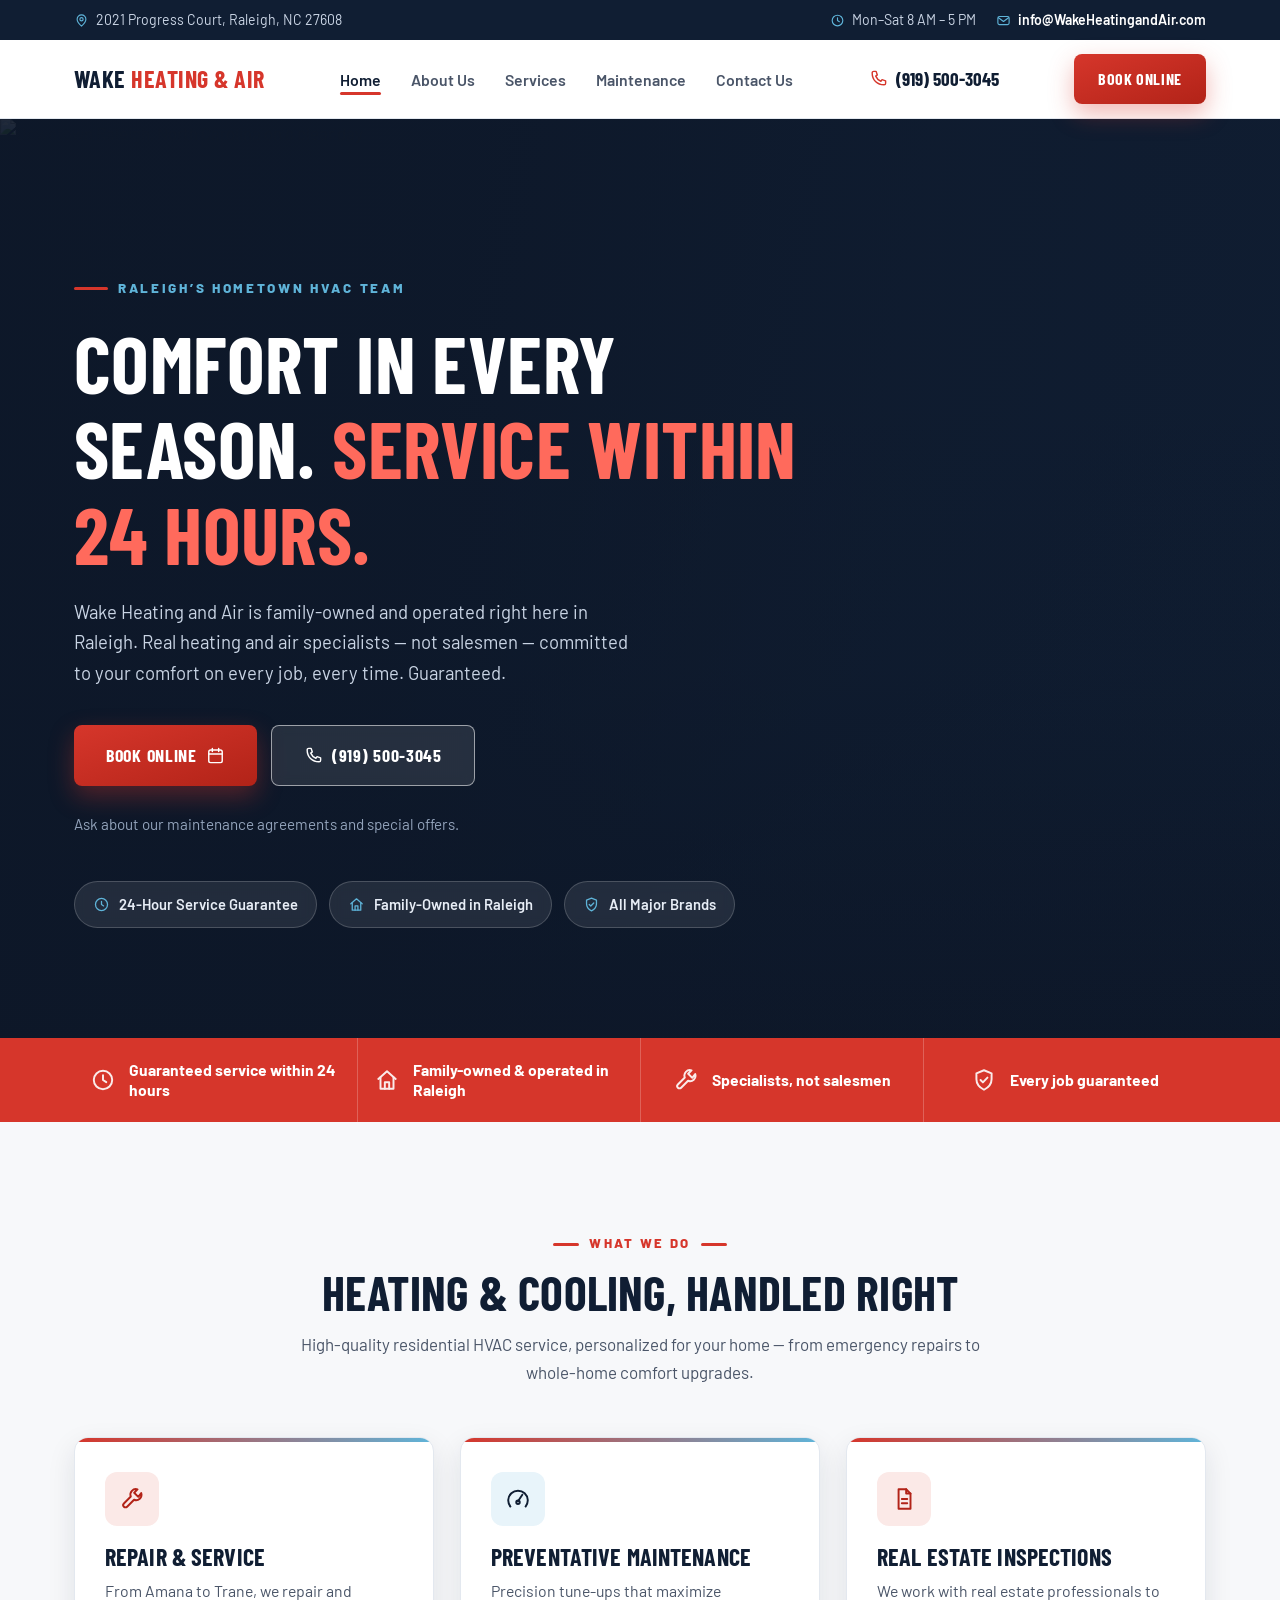
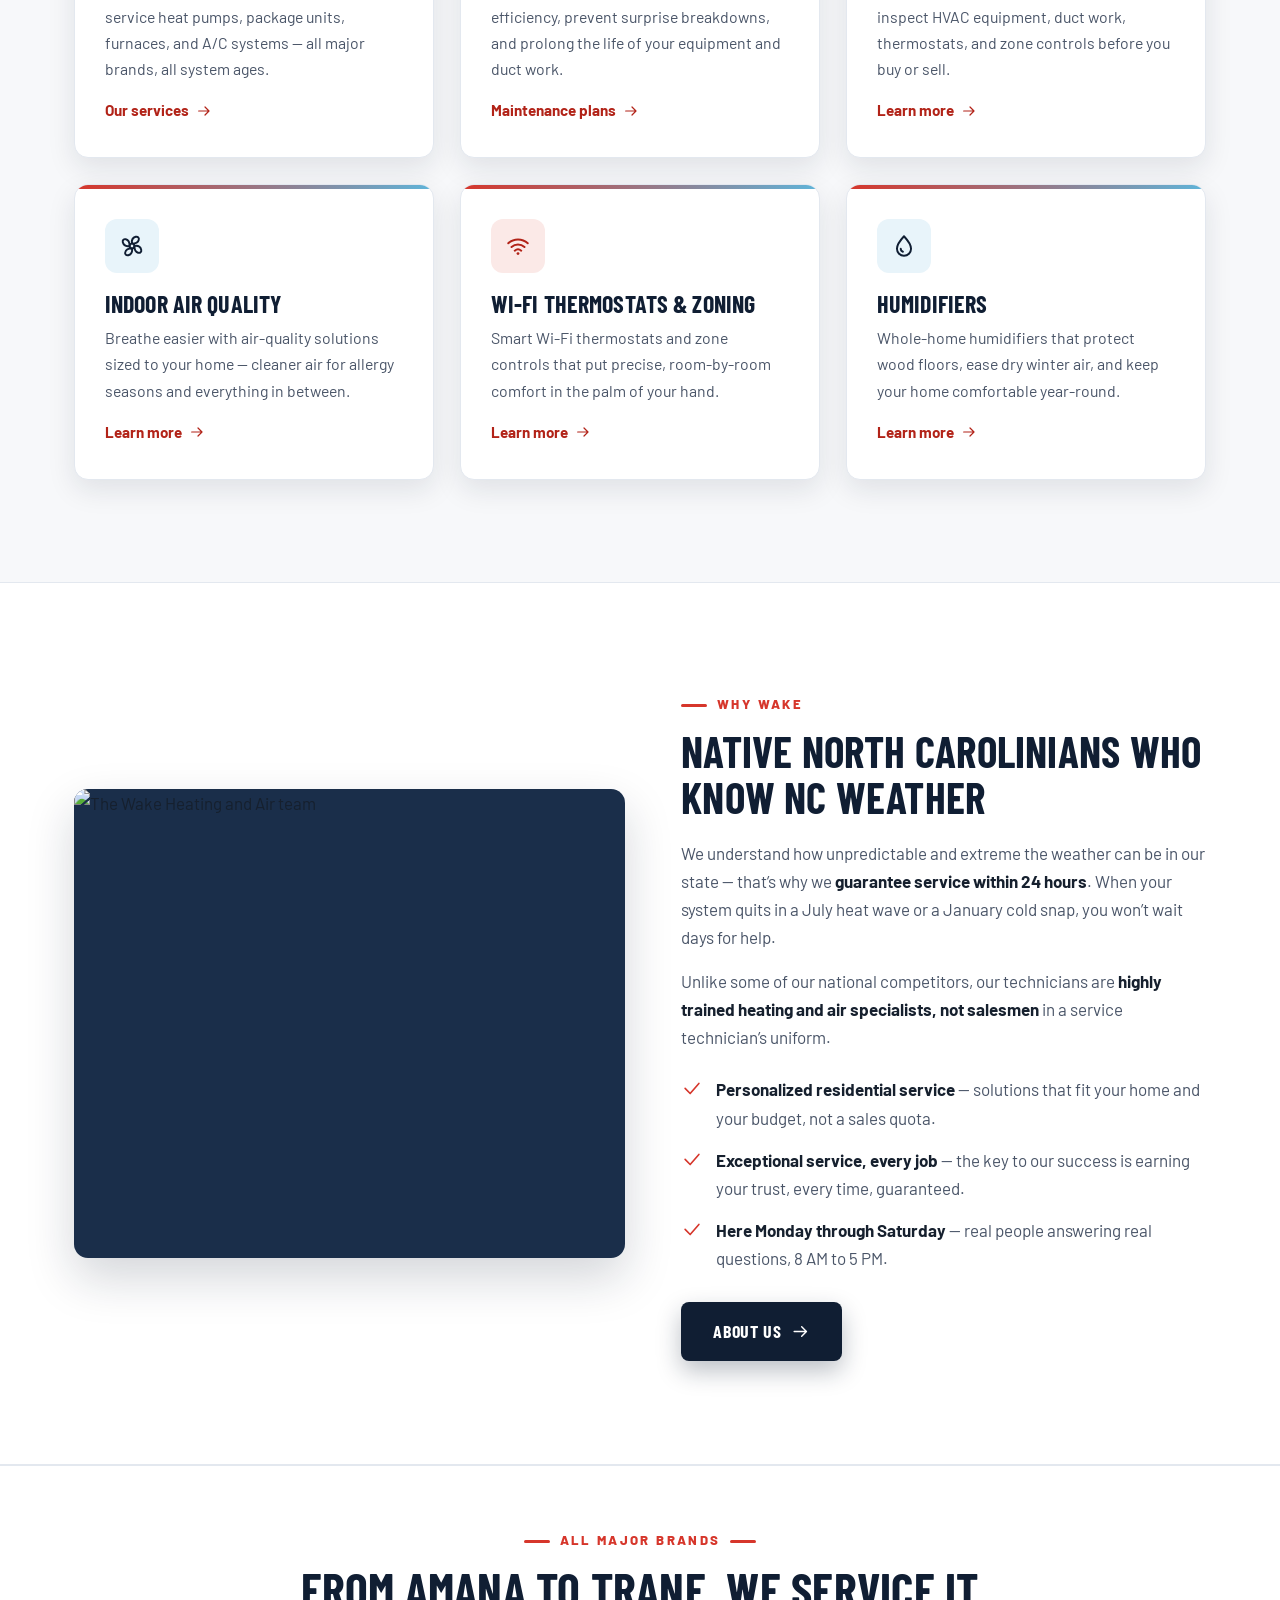
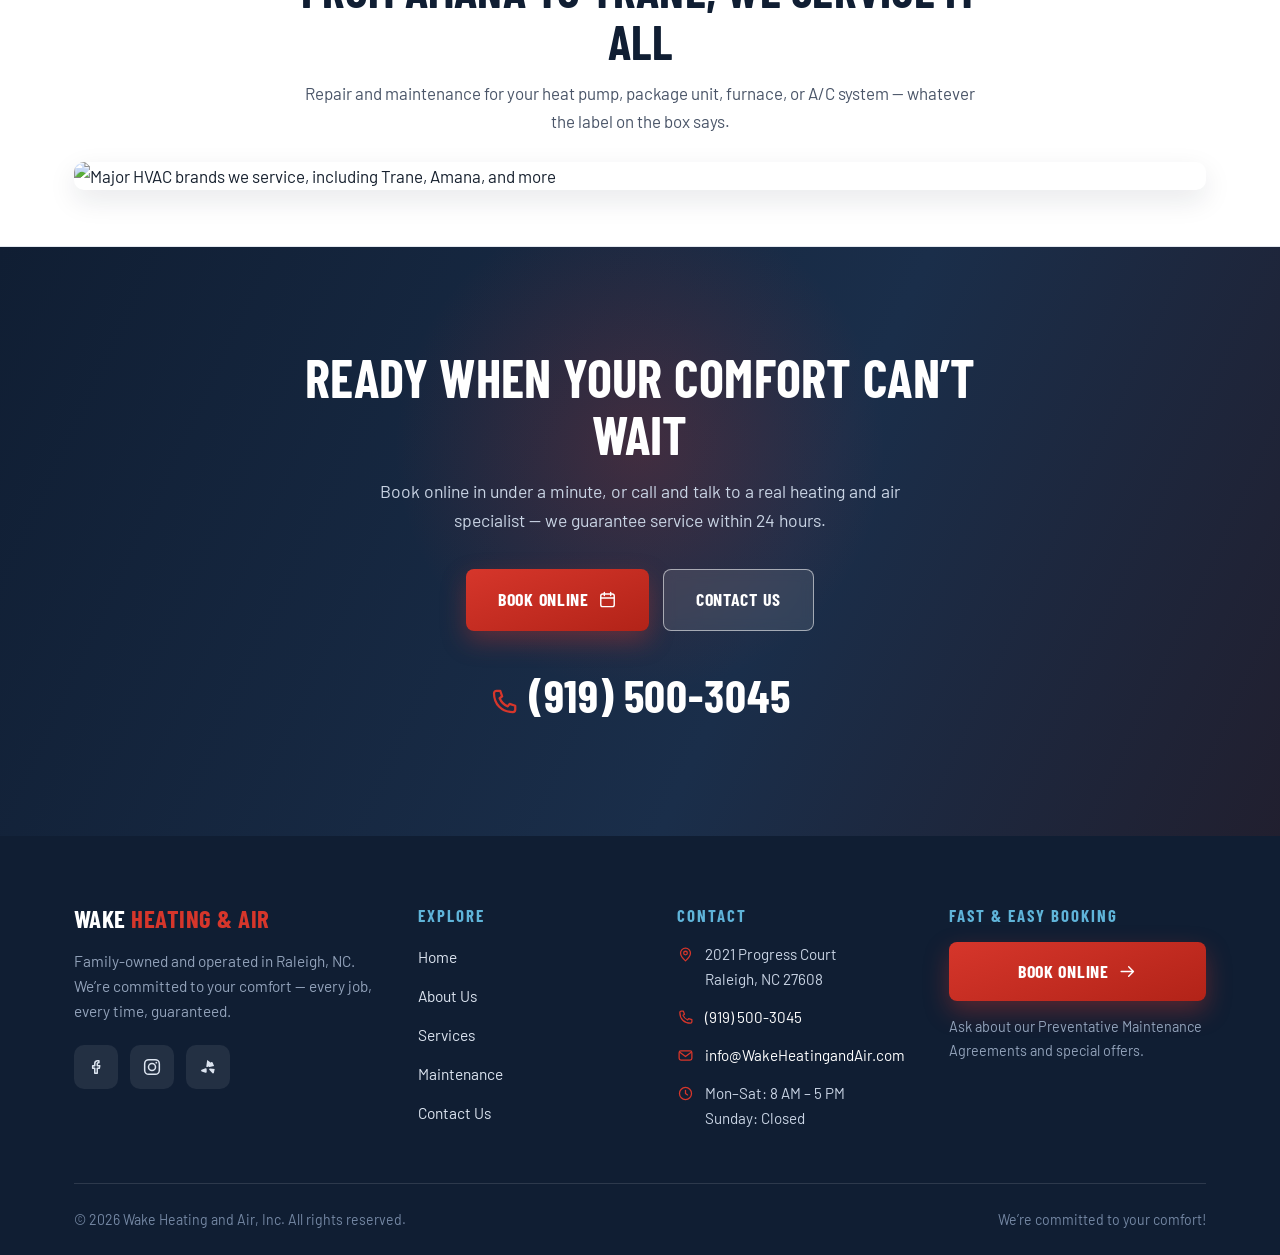
==== index.html @ 87e457a2 "Add index.html" ====
<!DOCTYPE html>
<html lang="en">
<head>
<meta charset="UTF-8">
<meta name="viewport" content="width=device-width, initial-scale=1.0">
<title>Wake Heating and Air, Inc. | HVAC Repair & Maintenance in Raleigh, NC</title>
<meta name="description" content="Family-owned HVAC repair, maintenance, and installation in Raleigh, NC. Service guaranteed within 24 hours. We're committed to your comfort!">
<link rel="icon" href="data:image/svg+xml,%3Csvg xmlns='http://www.w3.org/2000/svg' viewBox='0 0 24 24'%3E%3Cpath fill='%23D6362B' d='M12 3s5.5 4.8 5.5 10a5.5 5.5 0 0 1-11 0c0-2 1-3.8 2.2-5.2C9.2 9.6 10 11 10 11c.3-3.2 1-6 2-8Z'/%3E%3C/svg%3E">
<link rel="preconnect" href="https://fonts.googleapis.com">
<link rel="preconnect" href="https://fonts.gstatic.com" crossorigin>
<link href="https://fonts.googleapis.com/css2?family=Barlow+Condensed:wght@600;700&family=Barlow:ital,wght@0,400;0,600;0,700;1,400&display=swap" rel="stylesheet">
<link rel="stylesheet" href="styles.css">
<noscript><style>.reveal{opacity:1;transform:none}</style></noscript>
</head>
<body>
<svg style="display:none" xmlns="http://www.w3.org/2000/svg" aria-hidden="true">
  <symbol id="i-phone" viewBox="0 0 24 24"><path d="M6 3h3l1.5 4.5L8.5 9a12 12 0 0 0 6.5 6.5l1.5-2L21 15v3a2 2 0 0 1-2 2C10.2 20 4 13.8 4 5a2 2 0 0 1 2-2Z"/></symbol>
  <symbol id="i-mail" viewBox="0 0 24 24"><rect x="3" y="5.5" width="18" height="13" rx="2.5"/><path d="m4 7.5 8 6 8-6"/></symbol>
  <symbol id="i-pin" viewBox="0 0 24 24"><path d="M12 21s7-6.1 7-11a7 7 0 1 0-14 0c0 4.9 7 11 7 11Z"/><circle cx="12" cy="10" r="2.6"/></symbol>
  <symbol id="i-clock" viewBox="0 0 24 24"><circle cx="12" cy="12" r="8.5"/><path d="M12 7.5V12l3 2"/></symbol>
  <symbol id="i-menu" viewBox="0 0 24 24"><path d="M4 7h16M4 12h16M4 17h16"/></symbol>
  <symbol id="i-close" viewBox="0 0 24 24"><path d="M6 6l12 12M18 6 6 18"/></symbol>
  <symbol id="i-arrow" viewBox="0 0 24 24"><path d="M4 12h15M13.5 6l6 6-6 6"/></symbol>
  <symbol id="i-check" viewBox="0 0 24 24"><path d="M4.5 12.5 10 18 19.5 7"/></symbol>
  <symbol id="i-flame" viewBox="0 0 24 24"><path d="M12 3s5.5 4.8 5.5 10a5.5 5.5 0 0 1-11 0c0-2 1-3.8 2.2-5.2C9.2 9.6 10 11 10 11c.3-3.2 1-6 2-8Z"/><path d="M12 20a3 3 0 0 0 3-3c0-1.8-1.6-3.4-3-4.6-1.4 1.2-3 2.8-3 4.6a3 3 0 0 0 3 3Z"/></symbol>
  <symbol id="i-snow" viewBox="0 0 24 24"><path d="M12 3v18M4.2 7.5l15.6 9M4.2 16.5l15.6-9M12 3l-2.2 2.2M12 3l2.2 2.2M12 21l-2.2-2.2M12 21l2.2-2.2M4.2 7.5 5 10.4M4.2 7.5l3-.8M19.8 16.5 19 13.6M19.8 16.5l-3 .8M4.2 16.5 5 13.6M4.2 16.5l3 .8M19.8 7.5 19 10.4M19.8 7.5l-3-.8"/></symbol>
  <symbol id="i-fan" viewBox="0 0 24 24"><circle cx="12" cy="12" r="2.2"/><path d="M12 9.8c-.5-3 .8-5.6 3.4-6.3 2-.5 3.4 1 2.8 2.9-.6 2.1-3.2 3.4-6.2 3.4ZM14.2 12c3-.5 5.6.8 6.3 3.4.5 2-1 3.4-2.9 2.8-2.1-.6-3.4-3.2-3.4-6.2ZM12 14.2c.5 3-.8 5.6-3.4 6.3-2 .5-3.4-1-2.8-2.9.6-2.1 3.2-3.4 6.2-3.4ZM9.8 12c-3 .5-5.6-.8-6.3-3.4-.5-2 1-3.4 2.9-2.8C8.5 6.4 9.8 9 9.8 12Z"/></symbol>
  <symbol id="i-wrench" viewBox="0 0 24 24"><path d="M20.5 6.5a5 5 0 0 1-6.6 6.2L7.5 19.1a2.1 2.1 0 0 1-3-3l6.4-6.4a5 5 0 0 1 6.2-6.6L14 6.2l3.8 3.8 2.7-3.5Z"/></symbol>
  <symbol id="i-shield" viewBox="0 0 24 24"><path d="M12 3 5 5.8v5.4c0 4.4 2.9 7.6 7 9.8 4.1-2.2 7-5.4 7-9.8V5.8L12 3Z"/><path d="m8.8 12 2.2 2.2 4.2-4.4"/></symbol>
  <symbol id="i-home" viewBox="0 0 24 24"><path d="m4 11 8-7 8 7"/><path d="M6 9.5V20h12V9.5"/><path d="M10 20v-6h4v6"/></symbol>
  <symbol id="i-gauge" viewBox="0 0 24 24"><path d="M5 19a9 9 0 1 1 14 0"/><path d="M12 14 16 8"/><circle cx="12" cy="15" r="1.6"/></symbol>
  <symbol id="i-wifi" viewBox="0 0 24 24"><path d="M3 9.5C8 4.8 16 4.8 21 9.5M6 13c3.5-3.2 8.5-3.2 12 0M9 16.3c1.8-1.6 4.2-1.6 6 0"/><circle cx="12" cy="19" r="1.3" fill="currentColor" stroke="none"/></symbol>
  <symbol id="i-drop" viewBox="0 0 24 24"><path d="M12 3s6.5 7 6.5 11.5a6.5 6.5 0 0 1-13 0C5.5 10 12 3 12 3Z"/><path d="M9 14.5a3 3 0 0 0 2 2.8"/></symbol>
  <symbol id="i-bolt" viewBox="0 0 24 24"><path d="M13 3 5 13.5h5L10.5 21 19 10.5h-5L13 3Z"/></symbol>
  <symbol id="i-cal" viewBox="0 0 24 24"><rect x="3.5" y="5" width="17" height="16" rx="2.5"/><path d="M3.5 10h17M8 3v4M16 3v4"/></symbol>
  <symbol id="i-star" viewBox="0 0 24 24"><path d="M12 2.5l2.9 6 6.6.9-4.8 4.6 1.2 6.5L12 17.4l-5.9 3.1 1.2-6.5L2.5 9.4l6.6-.9 2.9-6Z"/></symbol>
  <symbol id="i-doc" viewBox="0 0 24 24"><path d="M7 3h7l4 4v14H7V3Z"/><path d="M14 3v4h4M10 12h5M10 16h5"/></symbol>
  <symbol id="i-facebook" viewBox="0 0 24 24"><path d="M15.5 4.5H14a3.5 3.5 0 0 0-3.5 3.5v2.5H8v3h2.5v6h3v-6H16l.5-3h-3V8a1 1 0 0 1 1-1h1v-2.5Z"/></symbol>
  <symbol id="i-instagram" viewBox="0 0 24 24"><rect x="3.2" y="3.2" width="17.6" height="17.6" rx="5"/><circle cx="12" cy="12" r="4.2"/><circle cx="17.2" cy="6.8" r="1.1" fill="currentColor" stroke="none"/></symbol>
  <symbol id="i-yelp" viewBox="0 0 24 24"><path d="M11 3.5 10 11c-.1.8.7 1.4 1.4 1L18 8.6 11 3.5ZM9 13.5l-4.6 1.9c-.9.4-.9 1.7 0 2l4.6 1.6c.7.2 1.4-.3 1.4-1v-3.2c0-.9-.7-1.5-1.4-1.3ZM13.5 15.2l3.6 4.1c.6.7 1.8.4 2-.5l.9-4.4-5.4-.6c-.9-.1-1.5.8-1.1 1.4ZM13.8 12.1l5.5-1.2-1.6-4.1c-.4-.9-1.6-1-2.1-.2l-2.6 4c-.4.7.1 1.6.8 1.5Z"/></symbol>
</svg>

<!-- ============ TOPBAR + HEADER ============ -->
<div class="topbar">
  <div class="wrap">
    <span class="topbar-item"><svg class="icon" aria-hidden="true"><use href="#i-pin"/></svg>2021 Progress Court, Raleigh, NC 27608</span>
    <div class="topbar-right">
      <span class="topbar-item"><svg class="icon" aria-hidden="true"><use href="#i-clock"/></svg>Mon&ndash;Sat 8 AM &ndash; 5 PM</span>
      <a class="topbar-item" href="mailto:info@wakeheatingandair.com"><svg class="icon" aria-hidden="true"><use href="#i-mail"/></svg>info@WakeHeatingandAir.com</a>
    </div>
  </div>
</div>
<header class="site" id="site-header">
  <div class="wrap nav">
    <a class="brand" href="index.html" aria-label="Wake Heating and Air — home">
      <img class="brand-logo" src="https://lirp.cdn-website.com/e6c4f5fa/import/base/dms3rep/multi/opt/WAKE_NO_NUMBER_PRINT-01-163w.png" alt="Wake Heating and Air, Inc." onerror="this.style.display='none';this.nextElementSibling.style.display='inline'">
      <span class="brand-name" style="display:none">Wake <em>Heating &amp; Air</em></span>
    </a>
    <nav aria-label="Main">
      <ul class="nav-links">
        <li><a href="index.html" class="active">Home</a></li>
        <li><a href="about.html">About Us</a></li>
        <li><a href="services.html">Services</a></li>
        <li><a href="maintenance.html">Maintenance</a></li>
        <li><a href="contact.html">Contact Us</a></li>
      </ul>
    </nav>
    <a class="nav-phone" href="tel:+19195003045"><svg class="icon" aria-hidden="true"><use href="#i-phone"/></svg><span>(919) 500-3045</span></a>
    <a class="btn btn-red nav-cta" href="https://book.housecallpro.com/book/Wake-Heating-and-Air/8db1d102d8624caaa78bf9d1e81c1659?v2=true" target="_blank" rel="noopener">Book Online</a>
    <button class="nav-toggle" id="nav-toggle" aria-expanded="false" aria-controls="mobile-menu" aria-label="Open menu">
      <svg class="icon" id="icon-open" aria-hidden="true"><use href="#i-menu"/></svg>
      <svg class="icon" id="icon-close" style="display:none" aria-hidden="true"><use href="#i-close"/></svg>
    </button>
  </div>
</header>
<div class="mobile-menu" id="mobile-menu">
  <a href="index.html">Home</a>
  <a href="about.html">About Us</a>
  <a href="services.html">Services</a>
  <a href="maintenance.html">Maintenance</a>
  <a href="contact.html">Contact Us</a>
  <a class="btn btn-red" href="https://book.housecallpro.com/book/Wake-Heating-and-Air/8db1d102d8624caaa78bf9d1e81c1659?v2=true" target="_blank" rel="noopener">Book Online</a>
</div>

<!-- ============ HERO ============ -->
<main>
<section class="hero" aria-label="Welcome">
  <img class="hero-bg" src="https://lirp.cdn-website.com/e6c4f5fa/dms3rep/multi/opt/north-carolina-state-capital-raleigh-3410x2292-1920w.jpg" alt="Downtown Raleigh, North Carolina on a clear day">
  <div class="hero-veil" aria-hidden="true"></div>
  <div class="hero-inner">
    <div class="wrap">
      <p class="hero-kicker">Raleigh&rsquo;s Hometown HVAC Team</p>
      <h1>Comfort in every season. <em>Service within 24 hours.</em></h1>
      <p class="hero-sub">Wake Heating and Air is family-owned and operated right here in Raleigh. Real heating and air specialists &mdash; not salesmen &mdash; committed to your comfort on every job, every time. Guaranteed.</p>
      <div class="hero-actions">
        <a class="btn btn-red" href="https://book.housecallpro.com/book/Wake-Heating-and-Air/8db1d102d8624caaa78bf9d1e81c1659?v2=true" target="_blank" rel="noopener">Book Online <svg class="icon" aria-hidden="true"><use href="#i-cal"/></svg></a>
        <a class="btn btn-ghost" href="tel:+19195003045"><svg class="icon" aria-hidden="true"><use href="#i-phone"/></svg> (919) 500-3045</a>
      </div>
      <p class="hero-note">Ask about our maintenance agreements and special offers.</p>
      <div class="hero-badges">
        <span class="hero-badge"><svg class="icon" aria-hidden="true"><use href="#i-clock"/></svg>24-Hour Service Guarantee</span>
        <span class="hero-badge"><svg class="icon" aria-hidden="true"><use href="#i-home"/></svg>Family-Owned in Raleigh</span>
        <span class="hero-badge"><svg class="icon" aria-hidden="true"><use href="#i-shield"/></svg>All Major Brands</span>
      </div>
    </div>
  </div>
</section>

<!-- ============ TRUST STRIP ============ -->
<div class="strip" role="presentation">
  <div class="strip-grid wrap">
    <div class="strip-item"><svg class="icon" aria-hidden="true"><use href="#i-clock"/></svg>Guaranteed service within 24 hours</div>
    <div class="strip-item"><svg class="icon" aria-hidden="true"><use href="#i-home"/></svg>Family-owned &amp; operated in Raleigh</div>
    <div class="strip-item"><svg class="icon" aria-hidden="true"><use href="#i-wrench"/></svg>Specialists, not salesmen</div>
    <div class="strip-item"><svg class="icon" aria-hidden="true"><use href="#i-shield"/></svg>Every job guaranteed</div>
  </div>
</div>

<!-- ============ SERVICES ============ -->
<section id="services">
  <div class="wrap">
    <div class="sec-head reveal">
      <span class="eyebrow">What we do</span>
      <h2>Heating &amp; cooling, handled right</h2>
      <p>High-quality residential HVAC service, personalized for your home &mdash; from emergency repairs to whole-home comfort upgrades.</p>
    </div>
    <div class="grid-3">
      <div class="card reveal">
        <div class="badge badge--hot"><svg class="icon" aria-hidden="true"><use href="#i-wrench"/></svg></div>
        <h3>Repair &amp; Service</h3>
        <p>From Amana to Trane, we repair and service heat pumps, package units, furnaces, and A/C systems &mdash; all major brands, all system ages.</p>
        <a class="link-arrow" href="services.html">Our services <svg class="icon" aria-hidden="true"><use href="#i-arrow"/></svg></a>
      </div>
      <div class="card reveal" style="--d:.08s">
        <div class="badge"><svg class="icon" aria-hidden="true"><use href="#i-gauge"/></svg></div>
        <h3>Preventative Maintenance</h3>
        <p>Precision tune-ups that maximize efficiency, prevent surprise breakdowns, and prolong the life of your equipment and duct work.</p>
        <a class="link-arrow" href="maintenance.html">Maintenance plans <svg class="icon" aria-hidden="true"><use href="#i-arrow"/></svg></a>
      </div>
      <div class="card reveal" style="--d:.16s">
        <div class="badge badge--hot"><svg class="icon" aria-hidden="true"><use href="#i-doc"/></svg></div>
        <h3>Real Estate Inspections</h3>
        <p>We work with real estate professionals to inspect HVAC equipment, duct work, thermostats, and zone controls before you buy or sell.</p>
        <a class="link-arrow" href="services.html">Learn more <svg class="icon" aria-hidden="true"><use href="#i-arrow"/></svg></a>
      </div>
      <div class="card reveal">
        <div class="badge"><svg class="icon" aria-hidden="true"><use href="#i-fan"/></svg></div>
        <h3>Indoor Air Quality</h3>
        <p>Breathe easier with air-quality solutions sized to your home &mdash; cleaner air for allergy seasons and everything in between.</p>
        <a class="link-arrow" href="services.html">Learn more <svg class="icon" aria-hidden="true"><use href="#i-arrow"/></svg></a>
      </div>
      <div class="card reveal" style="--d:.08s">
        <div class="badge badge--hot"><svg class="icon" aria-hidden="true"><use href="#i-wifi"/></svg></div>
        <h3>Wi-Fi Thermostats &amp; Zoning</h3>
        <p>Smart Wi-Fi thermostats and zone controls that put precise, room-by-room comfort in the palm of your hand.</p>
        <a class="link-arrow" href="services.html">Learn more <svg class="icon" aria-hidden="true"><use href="#i-arrow"/></svg></a>
      </div>
      <div class="card reveal" style="--d:.16s">
        <div class="badge"><svg class="icon" aria-hidden="true"><use href="#i-drop"/></svg></div>
        <h3>Humidifiers</h3>
        <p>Whole-home humidifiers that protect wood floors, ease dry winter air, and keep your home comfortable year-round.</p>
        <a class="link-arrow" href="services.html">Learn more <svg class="icon" aria-hidden="true"><use href="#i-arrow"/></svg></a>
      </div>
    </div>
  </div>
</section>

<!-- ============ ABOUT FEATURE ============ -->
<section style="background:#fff;border-top:1px solid var(--line);border-bottom:1px solid var(--line)">
  <div class="wrap feature-grid">
    <div class="feature-media reveal">
      <div class="accent" aria-hidden="true"></div>
      <div class="accent-2" aria-hidden="true"></div>
      <div class="frame">
        <img src="https://irp-cdn.multiscreensite.com/e6c4f5fa/og5RpWH6TN6KeVT3TOiZ_thumbnail_SLR%20High%20Res%20color.jpg" alt="The Wake Heating and Air team" loading="lazy">
      </div>
    </div>
    <div class="feature-copy reveal" style="--d:.12s">
      <span class="eyebrow">Why Wake</span>
      <h2>Native North Carolinians who know NC weather</h2>
      <p>We understand how unpredictable and extreme the weather can be in our state &mdash; that&rsquo;s why we <strong>guarantee service within 24 hours</strong>. When your system quits in a July heat wave or a January cold snap, you won&rsquo;t wait days for help.</p>
      <p>Unlike some of our national competitors, our technicians are <strong>highly trained heating and air specialists, not salesmen</strong> in a service technician&rsquo;s uniform.</p>
      <ul class="points">
        <li><svg class="icon" aria-hidden="true"><use href="#i-check"/></svg><span><b>Personalized residential service</b> &mdash; solutions that fit your home and your budget, not a sales quota.</span></li>
        <li><svg class="icon" aria-hidden="true"><use href="#i-check"/></svg><span><b>Exceptional service, every job</b> &mdash; the key to our success is earning your trust, every time, guaranteed.</span></li>
        <li><svg class="icon" aria-hidden="true"><use href="#i-check"/></svg><span><b>Here Monday through Saturday</b> &mdash; real people answering real questions, 8 AM to 5 PM.</span></li>
      </ul>
      <div class="hero-actions" style="margin-top:30px;margin-bottom:0">
        <a class="btn btn-navy" href="about.html">About Us <svg class="icon" aria-hidden="true"><use href="#i-arrow"/></svg></a>
      </div>
    </div>
  </div>
</section>

<!-- ============ BRANDS ============ -->
<section class="brands">
  <div class="wrap">
    <div class="sec-head reveal">
      <span class="eyebrow">All major brands</span>
      <h2>From Amana to Trane, we service it all</h2>
      <p>Repair and maintenance for your heat pump, package unit, furnace, or A/C system &mdash; whatever the label on the box says.</p>
    </div>
    <img class="reveal" src="https://lirp.cdn-website.com/e6c4f5fa/dms3rep/multi/opt/majorbrands-1920x987-2304w.jpg" alt="Major HVAC brands we service, including Trane, Amana, and more" loading="lazy">
  </div>
</section>

<!-- ============ CTA ============ -->
<section class="cta-band">
  <div class="wrap reveal">
    <h2>Ready when your comfort can&rsquo;t wait</h2>
    <p>Book online in under a minute, or call and talk to a real heating and air specialist &mdash; we guarantee service within 24 hours.</p>
    <div class="hero-actions">
      <a class="btn btn-red" href="https://book.housecallpro.com/book/Wake-Heating-and-Air/8db1d102d8624caaa78bf9d1e81c1659?v2=true" target="_blank" rel="noopener">Book Online <svg class="icon" aria-hidden="true"><use href="#i-cal"/></svg></a>
      <a class="btn btn-ghost" href="contact.html">Contact Us</a>
    </div>
    <a class="cta-phone" href="tel:+19195003045"><svg class="icon" aria-hidden="true"><use href="#i-phone"/></svg>(919) 500-3045</a>
  </div>
</section>
</main>

<!-- ============ FOOTER ============ -->
<footer>
  <div class="wrap">
    <div class="foot-grid">
      <div class="foot-brand">
        <span class="brand-name">Wake <em>Heating &amp; Air</em></span>
        <p>Family-owned and operated in Raleigh, NC. We&rsquo;re committed to your comfort &mdash; every job, every time, guaranteed.</p>
        <div class="socials">
          <a class="soc" href="https://www.facebook.com/wakeheatingandair/" target="_blank" rel="noopener" aria-label="Facebook"><svg class="icon" aria-hidden="true"><use href="#i-facebook"/></svg></a>
          <a class="soc" href="https://instagram.com/wakeheatingandair" target="_blank" rel="noopener" aria-label="Instagram"><svg class="icon" aria-hidden="true"><use href="#i-instagram"/></svg></a>
          <a class="soc" href="https://yelp.com/biz/wake-heating-and-air-raleigh-2" target="_blank" rel="noopener" aria-label="Yelp"><svg class="icon filled" aria-hidden="true"><use href="#i-yelp"/></svg></a>
        </div>
      </div>
      <div>
        <h4>Explore</h4>
        <ul class="foot-links">
          <li><a href="index.html">Home</a></li>
          <li><a href="about.html">About Us</a></li>
          <li><a href="services.html">Services</a></li>
          <li><a href="maintenance.html">Maintenance</a></li>
          <li><a href="contact.html">Contact Us</a></li>
        </ul>
      </div>
      <div>
        <h4>Contact</h4>
        <ul class="foot-info">
          <li><svg class="icon" aria-hidden="true"><use href="#i-pin"/></svg><span>2021 Progress Court<br>Raleigh, NC 27608</span></li>
          <li><svg class="icon" aria-hidden="true"><use href="#i-phone"/></svg><a href="tel:+19195003045">(919) 500-3045</a></li>
          <li><svg class="icon" aria-hidden="true"><use href="#i-mail"/></svg><a href="mailto:info@wakeheatingandair.com">info@WakeHeatingandAir.com</a></li>
          <li><svg class="icon" aria-hidden="true"><use href="#i-clock"/></svg><span>Mon&ndash;Sat: 8 AM &ndash; 5 PM<br>Sunday: Closed</span></li>
        </ul>
      </div>
      <div class="foot-book">
        <h4>Fast &amp; Easy Booking</h4>
        <a class="btn btn-red" href="https://book.housecallpro.com/book/Wake-Heating-and-Air/8db1d102d8624caaa78bf9d1e81c1659?v2=true" target="_blank" rel="noopener">Book Online <svg class="icon" aria-hidden="true"><use href="#i-arrow"/></svg></a>
        <p>Ask about our Preventative Maintenance Agreements and special offers.</p>
      </div>
    </div>
    <div class="foot-bottom">
      <span>&copy; 2026 Wake Heating and Air, Inc. All rights reserved.</span>
      <span>We&rsquo;re committed to your comfort!</span>
    </div>
  </div>
</footer>

<script>
(function(){
  var h=document.getElementById('site-header');
  addEventListener('scroll',function(){h.classList.toggle('scrolled',scrollY>8)},{passive:true});
  var t=document.getElementById('nav-toggle'),m=document.getElementById('mobile-menu'),
      io=document.getElementById('icon-open'),ic=document.getElementById('icon-close');
  t.addEventListener('click',function(){
    var open=m.classList.toggle('open');
    t.setAttribute('aria-expanded',open);
    io.style.display=open?'none':'block';ic.style.display=open?'block':'none';
  });
  m.querySelectorAll('a').forEach(function(a){a.addEventListener('click',function(){
    m.classList.remove('open');t.setAttribute('aria-expanded','false');
    io.style.display='block';ic.style.display='none';
  })});
  if('IntersectionObserver' in window){
    var ob=new IntersectionObserver(function(es){es.forEach(function(e){
      if(e.isIntersecting){e.target.classList.add('in');ob.unobserve(e.target)}
    })},{threshold:.12});
    document.querySelectorAll('.reveal').forEach(function(el){ob.observe(el)});
  }else{document.querySelectorAll('.reveal').forEach(function(el){el.classList.add('in')})}
})();
</script>
</body>
</html>
---- styles.css ----
/* ============================================================
   WAKE HEATING AND AIR — site redesign
   Bold, energetic, trade-pro. Red heat, navy trust, ice cool.
   ============================================================ */
:root{
  --navy:#101E33;
  --navy-2:#1A2E4A;
  --navy-soft:#22375A;
  --red:#D6362B;
  --red-deep:#B22318;
  --ice:#5FB4D9;
  --ice-soft:#E8F4FA;
  --bg:#F7F8FA;
  --card:#FFFFFF;
  --ink:#16202E;
  --ink-2:#4A5568;
  --muted:#7A8699;
  --line:#E3E8EF;
  --shadow:0 10px 28px rgba(16,30,51,.10);
  --shadow-lg:0 20px 48px rgba(16,30,51,.18);
  --radius:14px;
  --font-head:"Barlow Condensed","Arial Narrow",sans-serif;
  --font-body:"Barlow",-apple-system,"Segoe UI",sans-serif;
}
*{margin:0;padding:0;box-sizing:border-box}
html{scroll-behavior:smooth}
body{
  font-family:var(--font-body);background:var(--bg);color:var(--ink);
  line-height:1.65;font-size:17px;-webkit-font-smoothing:antialiased;overflow-x:hidden;
}
img{max-width:100%;display:block}
a{color:var(--red-deep);text-decoration:none}
a:focus-visible,button:focus-visible{outline:3px solid var(--red);outline-offset:3px;border-radius:4px}
h1,h2,h3,h4{font-family:var(--font-head);font-weight:700;line-height:1.08;color:var(--navy);letter-spacing:.005em}
.wrap{max-width:1180px;margin:0 auto;padding:0 24px}
section{padding:clamp(64px,8vw,104px) 0;position:relative}

/* ---------- icons ---------- */
.icon{width:22px;height:22px;stroke:currentColor;fill:none;stroke-width:1.8;stroke-linecap:round;stroke-linejoin:round;flex-shrink:0}
.icon.filled{fill:currentColor;stroke:none}

/* ---------- buttons ---------- */
.btn{
  display:inline-flex;align-items:center;justify-content:center;gap:9px;
  font-family:var(--font-head);font-weight:700;font-size:1.12rem;letter-spacing:.04em;
  text-transform:uppercase;padding:15px 32px;border-radius:8px;border:none;cursor:pointer;
  transition:transform .22s ease,box-shadow .22s ease,background .22s ease;text-decoration:none;
}
.btn .icon{width:19px;height:19px}
.btn-red{background:linear-gradient(160deg,var(--red) 0%,var(--red-deep) 100%);color:#fff;box-shadow:0 10px 24px rgba(214,54,43,.35)}
.btn-red:hover{transform:translateY(-2px);box-shadow:0 16px 32px rgba(214,54,43,.45)}
.btn-navy{background:var(--navy);color:#fff;box-shadow:0 10px 24px rgba(16,30,51,.28)}
.btn-navy:hover{transform:translateY(-2px);background:var(--navy-2)}
.btn-ghost{background:rgba(255,255,255,.1);color:#fff;border:1.5px solid rgba(255,255,255,.55);backdrop-filter:blur(6px)}
.btn-ghost:hover{transform:translateY(-2px);background:rgba(255,255,255,.2)}
.btn-line{background:#fff;color:var(--navy);border:2px solid var(--navy)}
.btn-line:hover{transform:translateY(-2px);background:var(--navy);color:#fff}
.link-arrow{font-weight:700;color:var(--red-deep);display:inline-flex;align-items:center;gap:7px}
.link-arrow .icon{width:16px;height:16px;transition:transform .25s ease}
.link-arrow:hover .icon{transform:translateX(4px)}

/* ---------- topbar + header ---------- */
.topbar{background:var(--navy);color:#C9D4E4;font-size:.88rem}
.topbar .wrap{display:flex;align-items:center;justify-content:space-between;gap:18px;min-height:40px;flex-wrap:wrap}
.topbar a{color:#fff;font-weight:600}
.topbar-item{display:inline-flex;align-items:center;gap:7px}
.topbar-item .icon{width:15px;height:15px;color:var(--ice)}
.topbar-right{display:flex;gap:20px;align-items:center}
header.site{
  position:sticky;top:0;z-index:100;background:rgba(255,255,255,.96);
  backdrop-filter:blur(10px);-webkit-backdrop-filter:blur(10px);
  border-bottom:1px solid var(--line);transition:box-shadow .3s ease;
}
header.site.scrolled{box-shadow:0 6px 24px rgba(16,30,51,.10)}
.nav{display:flex;align-items:center;justify-content:space-between;height:78px;gap:20px}
.brand{display:flex;align-items:center;gap:12px;text-decoration:none}
.brand-logo{height:48px;width:auto;display:block}
.brand-name{font-family:var(--font-head);font-weight:700;font-size:1.5rem;color:var(--navy);line-height:1;text-transform:uppercase;letter-spacing:.02em}
.brand-name em{font-style:normal;color:var(--red)}
.nav-links{display:flex;align-items:center;gap:30px;list-style:none}
.nav-links a{color:var(--ink-2);font-weight:600;font-size:.99rem;transition:color .2s;position:relative;padding:6px 0}
.nav-links a::after{content:"";position:absolute;left:0;right:100%;bottom:0;height:3px;border-radius:3px;background:var(--red);transition:right .25s ease}
.nav-links a:hover{color:var(--navy)}
.nav-links a:hover::after,.nav-links a.active::after{right:0}
.nav-links a.active{color:var(--navy)}
.nav-cta{padding:12px 24px;font-size:1rem}
.nav-phone{display:inline-flex;align-items:center;gap:8px;font-family:var(--font-head);font-weight:700;font-size:1.18rem;color:var(--navy);white-space:nowrap}
.nav-phone .icon{width:19px;height:19px;color:var(--red)}
.nav-toggle{display:none;background:none;border:none;cursor:pointer;color:var(--navy);padding:8px}
.nav-toggle .icon{width:27px;height:27px}
.mobile-menu{
  display:none;position:fixed;top:0;left:0;right:0;z-index:99;
  background:rgba(255,255,255,.99);border-bottom:1px solid var(--line);
  padding:140px 24px 28px;box-shadow:0 24px 44px rgba(16,30,51,.14);
}
.mobile-menu.open{display:block}
.mobile-menu a{display:block;padding:14px 6px;font-weight:700;color:var(--navy);border-bottom:1px solid var(--line);font-size:1.08rem}
.mobile-menu a.btn{border-bottom:none;margin-top:14px;width:100%;color:#fff}

/* ---------- shared section head ---------- */
.eyebrow{
  display:inline-flex;align-items:center;gap:10px;font-weight:800;font-size:.82rem;
  letter-spacing:.18em;text-transform:uppercase;color:var(--red);margin-bottom:12px;
}
.eyebrow::before{content:"";width:26px;height:3px;border-radius:3px;background:var(--red)}
.sec-head{max-width:680px;margin:0 auto 50px;text-align:center}
.sec-head .eyebrow{justify-content:center}
.sec-head .eyebrow::after{content:"";width:26px;height:3px;border-radius:3px;background:var(--red)}
.sec-head h2{font-size:clamp(2.1rem,4vw,3rem);margin-bottom:12px;text-transform:uppercase}
.sec-head p{color:var(--ink-2);font-size:1.06rem}

/* ---------- page hero (inner pages) ---------- */
.page-hero{
  position:relative;padding:96px 0 72px;color:#fff;overflow:hidden;
  background:linear-gradient(115deg,var(--navy) 0%,var(--navy-2) 55%,var(--navy-soft) 100%);
}
.page-hero::before{
  content:"";position:absolute;top:-70px;right:-70px;width:340px;height:340px;border-radius:50%;
  background:radial-gradient(circle,rgba(95,180,217,.25),transparent 65%);
}
.page-hero::after{
  content:"";position:absolute;bottom:-90px;left:-60px;width:320px;height:320px;border-radius:50%;
  background:radial-gradient(circle,rgba(214,54,43,.28),transparent 65%);
}
.page-hero .wrap{position:relative;z-index:2}
.page-hero .crumb{font-size:.88rem;font-weight:700;letter-spacing:.14em;text-transform:uppercase;color:var(--ice);margin-bottom:14px}
.page-hero .crumb a{color:#C9D4E4}
.page-hero h1{color:#fff;font-size:clamp(2.5rem,5vw,3.7rem);text-transform:uppercase;max-width:760px}
.page-hero p.lead{color:#C9D4E4;max-width:620px;margin-top:14px;font-size:1.12rem}

/* ---------- home hero ---------- */
.hero{
  position:relative;min-height:92vh;display:flex;align-items:center;
  overflow:hidden;background:var(--navy);padding:0;
}
.hero-bg{position:absolute;inset:0;width:100%;height:100%;object-fit:cover;object-position:center 38%}
.hero-veil{
  position:absolute;inset:0;pointer-events:none;
  background:
    linear-gradient(100deg,rgba(13,23,40,.92) 0%,rgba(13,23,40,.78) 34%,rgba(13,23,40,.35) 66%,rgba(13,23,40,.15) 100%),
    linear-gradient(to top,rgba(13,23,40,.85) 0%,rgba(13,23,40,.15) 40%,rgba(13,23,40,0) 70%);
}
.hero-inner{position:relative;z-index:2;width:100%;padding:150px 0 110px}
.hero-kicker{
  display:inline-flex;align-items:center;gap:10px;font-weight:800;font-size:.84rem;
  letter-spacing:.2em;text-transform:uppercase;color:var(--ice);margin-bottom:20px;
}
.hero-kicker::before{content:"";width:34px;height:3px;border-radius:3px;background:var(--red)}
.hero h1{
  font-size:clamp(2.9rem,6.2vw,5rem);color:#fff;max-width:800px;
  text-transform:uppercase;margin-bottom:20px;
}
.hero h1 em{font-style:normal;color:#FF6A5C}
.hero-sub{max-width:560px;color:#C9D4E4;font-size:1.16rem;margin-bottom:36px}
.hero-actions{display:flex;gap:14px;flex-wrap:wrap;margin-bottom:26px}
.hero-note{font-size:.95rem;color:#93A3BB}
.hero-note a{color:#fff;font-weight:700}
.hero-badges{display:flex;gap:12px;flex-wrap:wrap;margin-top:44px}
.hero-badge{
  display:inline-flex;align-items:center;gap:9px;padding:10px 18px;border-radius:999px;
  background:rgba(255,255,255,.09);border:1px solid rgba(255,255,255,.18);
  color:#E7EDF6;font-weight:600;font-size:.92rem;backdrop-filter:blur(6px);
}
.hero-badge .icon{width:17px;height:17px;color:var(--ice)}

/* ---------- trust strip ---------- */
.strip{background:var(--red);padding:0}
.strip-grid{display:grid;grid-template-columns:repeat(4,1fr)}
.strip-item{
  display:flex;align-items:center;gap:13px;justify-content:center;
  padding:22px 16px;color:#fff;font-weight:700;font-size:.98rem;line-height:1.3;
}
.strip-item+.strip-item{border-left:1px solid rgba(255,255,255,.22)}
.strip-item .icon{width:26px;height:26px;opacity:.9}

/* ---------- cards ---------- */
.card{
  background:var(--card);border-radius:var(--radius);box-shadow:var(--shadow);
  border:1px solid var(--line);padding:34px 30px;position:relative;overflow:hidden;
  transition:transform .3s ease,box-shadow .3s ease;
}
.card:hover{transform:translateY(-5px);box-shadow:var(--shadow-lg)}
.card::before{content:"";position:absolute;top:0;left:0;right:0;height:4px;background:linear-gradient(90deg,var(--red),var(--ice))}
.badge{
  width:54px;height:54px;border-radius:12px;display:grid;place-items:center;flex-shrink:0;
  background:var(--ice-soft);color:var(--navy);margin-bottom:18px;
}
.badge .icon{width:26px;height:26px}
.badge--hot{background:#FBE9E7;color:var(--red-deep)}
.card h3{font-size:1.5rem;text-transform:uppercase;margin-bottom:8px}
.card p{color:var(--ink-2);font-size:.99rem}
.card .link-arrow{margin-top:16px;font-size:.95rem}
.grid-3{display:grid;grid-template-columns:repeat(3,1fr);gap:26px}
.grid-2{display:grid;grid-template-columns:1fr 1fr;gap:26px}

/* ---------- split feature ---------- */
.feature-grid{display:grid;grid-template-columns:1.05fr 1fr;gap:56px;align-items:center}
.feature-media{position:relative}
.feature-media .frame{border-radius:var(--radius);overflow:hidden;box-shadow:var(--shadow-lg);aspect-ratio:4/3.4;background:var(--navy-2)}
.feature-media .frame img{width:100%;height:100%;object-fit:cover}
.feature-media .accent{position:absolute;z-index:-1;inset:auto -18px -18px auto;width:58%;height:58%;border-radius:var(--radius);background:var(--ice-soft)}
.feature-media .accent-2{position:absolute;z-index:-1;top:-16px;left:-16px;width:40%;height:40%;border-radius:var(--radius);background:#FBE9E7}
.feature-copy h2{font-size:clamp(2rem,3.6vw,2.7rem);text-transform:uppercase;margin-bottom:18px}
.feature-copy p{color:var(--ink-2);margin-bottom:16px}
.feature-copy p strong{color:var(--ink)}
.points{list-style:none;margin:24px 0 0;display:grid;gap:14px}
.points li{display:flex;gap:13px;align-items:flex-start;color:var(--ink-2)}
.points .icon{width:22px;height:22px;color:var(--red);margin-top:2px}
.points b{color:var(--ink)}

/* ---------- checklist columns (maintenance) ---------- */
.tune-grid{display:grid;grid-template-columns:1fr 1fr;gap:26px;align-items:start}
.tune-card{background:var(--card);border-radius:var(--radius);box-shadow:var(--shadow);border:1px solid var(--line);overflow:hidden}
.tune-head{display:flex;align-items:center;gap:15px;padding:26px 28px;color:#fff}
.tune-head--cool{background:linear-gradient(120deg,#1F5B77,#153C55)}
.tune-head--heat{background:linear-gradient(120deg,var(--red),var(--red-deep))}
.tune-head .badge{margin:0;background:rgba(255,255,255,.14);color:#fff;width:48px;height:48px}
.tune-head h3{color:#fff;font-size:1.45rem;text-transform:uppercase}
.tune-head span{display:block;font-family:var(--font-body);font-size:.85rem;font-weight:600;opacity:.85;letter-spacing:.06em;text-transform:uppercase}
.tune-list{list-style:none;padding:12px 28px 26px}
.tune-list li{display:flex;gap:12px;align-items:flex-start;padding:11px 0;border-bottom:1px solid var(--line);color:var(--ink-2);font-size:.97rem}
.tune-list li:last-child{border-bottom:none}
.tune-list .icon{width:19px;height:19px;color:var(--red);margin-top:4px}
.tune-card--cool .tune-list .icon{color:#1F5B77}

/* ---------- benefit chips ---------- */
.bene-grid{display:grid;grid-template-columns:repeat(3,1fr);gap:20px}
.bene{
  display:flex;gap:14px;align-items:center;background:var(--card);border:1px solid var(--line);
  border-radius:12px;padding:18px 20px;box-shadow:0 6px 18px rgba(16,30,51,.06);font-weight:600;color:var(--navy);
}
.bene .icon{width:24px;height:24px;color:var(--red)}

/* ---------- brands band ---------- */
.brands{background:#fff;border-top:1px solid var(--line);border-bottom:1px solid var(--line);padding:56px 0}
.brands img{margin:26px auto 0;border-radius:10px;box-shadow:var(--shadow)}
.brands .sec-head{margin-bottom:0}

/* ---------- big CTA band ---------- */
.cta-band{
  position:relative;overflow:hidden;color:#fff;text-align:center;
  background:linear-gradient(115deg,var(--navy) 0%,var(--navy-2) 60%,#26141B 130%);
}
.cta-band::before{
  content:"";position:absolute;top:-80px;left:50%;transform:translateX(-50%);
  width:560px;height:560px;border-radius:50%;
  background:radial-gradient(circle,rgba(214,54,43,.22),transparent 62%);
}
.cta-band .wrap{position:relative;z-index:2}
.cta-band h2{color:#fff;font-size:clamp(2.2rem,4.4vw,3.3rem);text-transform:uppercase;max-width:720px;margin:0 auto 14px}
.cta-band p{color:#C9D4E4;max-width:540px;margin:0 auto 34px;font-size:1.1rem}
.cta-band .hero-actions{justify-content:center;margin-bottom:0}
.cta-phone{
  display:block;font-family:var(--font-head);font-weight:700;font-size:clamp(2rem,4.5vw,2.9rem);
  color:#fff;margin:26px auto 0;letter-spacing:.02em;
}
.cta-phone:hover{color:#FF9C92}
.cta-phone .icon{width:30px;height:30px;color:var(--red);vertical-align:-4px;margin-right:10px}

/* ---------- contact page ---------- */
.contact-grid{display:grid;grid-template-columns:1fr 1.15fr;gap:44px;align-items:stretch}
.contact-cards{display:grid;gap:20px;align-content:start}
.ccard{
  background:var(--card);border-radius:12px;padding:24px 26px;box-shadow:var(--shadow);
  border:1px solid var(--line);display:flex;gap:17px;align-items:flex-start;
}
.ccard .badge{margin:0;width:48px;height:48px}
.ccard h3{font-size:1.2rem;text-transform:uppercase;margin-bottom:4px}
.ccard p{color:var(--ink-2);font-size:.97rem}
.ccard a{font-weight:700}
.hours{list-style:none;columns:1}
.hours li{display:flex;justify-content:space-between;gap:16px;padding:7px 0;border-bottom:1px dashed var(--line);font-size:.95rem;color:var(--ink-2)}
.hours li:last-child{border-bottom:none}
.hours b{color:var(--navy)}
.hours .closed{color:var(--red-deep);font-weight:700}
.contact-map{border-radius:var(--radius);overflow:hidden;box-shadow:var(--shadow-lg);min-height:420px;background:var(--ice-soft)}
.contact-map iframe{width:100%;height:100%;border:0;display:block;min-height:420px}

/* ---------- footer ---------- */
footer{background:var(--navy);color:#C9D4E4;padding:70px 0 0}
.foot-grid{display:grid;grid-template-columns:1.4fr 1fr 1fr 1.2fr;gap:44px;padding-bottom:52px}
.foot-brand .brand-name{color:#fff;font-size:1.55rem}
.foot-brand p{color:#93A3BB;font-size:.96rem;margin:14px 0 20px;max-width:300px}
footer h4{font-family:var(--font-head);font-size:1.05rem;letter-spacing:.12em;text-transform:uppercase;color:var(--ice);margin-bottom:18px}
.foot-links{list-style:none;display:grid;gap:11px}
.foot-links a{color:#DCE4F0;font-size:.97rem;transition:color .2s}
.foot-links a:hover{color:#FF9C92}
.foot-info{list-style:none;display:grid;gap:13px;font-size:.95rem}
.foot-info li{display:flex;gap:11px;align-items:flex-start}
.foot-info .icon{width:17px;height:17px;color:var(--red);margin-top:4px}
.foot-info a{color:#fff}
.socials{display:flex;gap:12px}
.soc{
  width:44px;height:44px;border-radius:10px;display:grid;place-items:center;
  background:rgba(255,255,255,.08);color:#DCE4F0;transition:all .25s ease;
}
.soc:hover{background:var(--red);color:#fff;transform:translateY(-3px)}
.soc .icon{width:20px;height:20px}
.foot-book .btn{width:100%;margin-bottom:14px}
.foot-book p{color:#93A3BB;font-size:.9rem}
.foot-bottom{
  border-top:1px solid rgba(255,255,255,.12);padding:24px 0;
  display:flex;justify-content:space-between;align-items:center;gap:14px;flex-wrap:wrap;
  color:#7487A3;font-size:.88rem;
}
.foot-bottom a{color:#C9D4E4}

/* ---------- reveal ---------- */
.reveal{opacity:0;transform:translateY(26px);transition:opacity .8s ease,transform .8s ease;transition-delay:var(--d,0s)}
.reveal.in{opacity:1;transform:none}
@media (prefers-reduced-motion:reduce){
  html{scroll-behavior:auto}
  .reveal{opacity:1;transform:none;transition:none}
}

/* ---------- responsive ---------- */
@media (max-width:1020px){
  .grid-3{grid-template-columns:1fr 1fr}
  .strip-grid{grid-template-columns:1fr 1fr}
  .strip-item:nth-child(3){border-left:none}
  .strip-item{justify-content:flex-start}
  .foot-grid{grid-template-columns:1fr 1fr}
  .bene-grid{grid-template-columns:1fr 1fr}
  .nav-phone span{display:none}
}
@media (max-width:880px){
  .topbar .wrap{justify-content:center}
  .topbar-right{display:none}
  .nav-links{display:none}
  .nav .nav-cta{display:none}
  .nav-toggle{display:block}
  .hero{min-height:84vh}
  .hero-inner{padding:120px 0 84px}
  .feature-grid{grid-template-columns:1fr;gap:44px}
  .feature-media{max-width:480px;margin:0 auto}
  .grid-2{grid-template-columns:1fr}
  .tune-grid{grid-template-columns:1fr}
  .contact-grid{grid-template-columns:1fr}
  .contact-map{min-height:340px}
}
@media (max-width:640px){
  body{font-size:16px}
  .hero-inner{padding:104px 0 72px}
  .hero-actions .btn{width:100%;max-width:360px}
  .grid-3{grid-template-columns:1fr}
  .bene-grid{grid-template-columns:1fr}
  .strip-grid{grid-template-columns:1fr}
  .strip-item{border-left:none;border-top:1px solid rgba(255,255,255,.22);justify-content:center}
  .strip-item:first-child{border-top:none}
  .cta-band .hero-actions .btn{width:100%;max-width:360px}
  .foot-grid{grid-template-columns:1fr;gap:36px}
  .foot-bottom{justify-content:center;text-align:center}
}
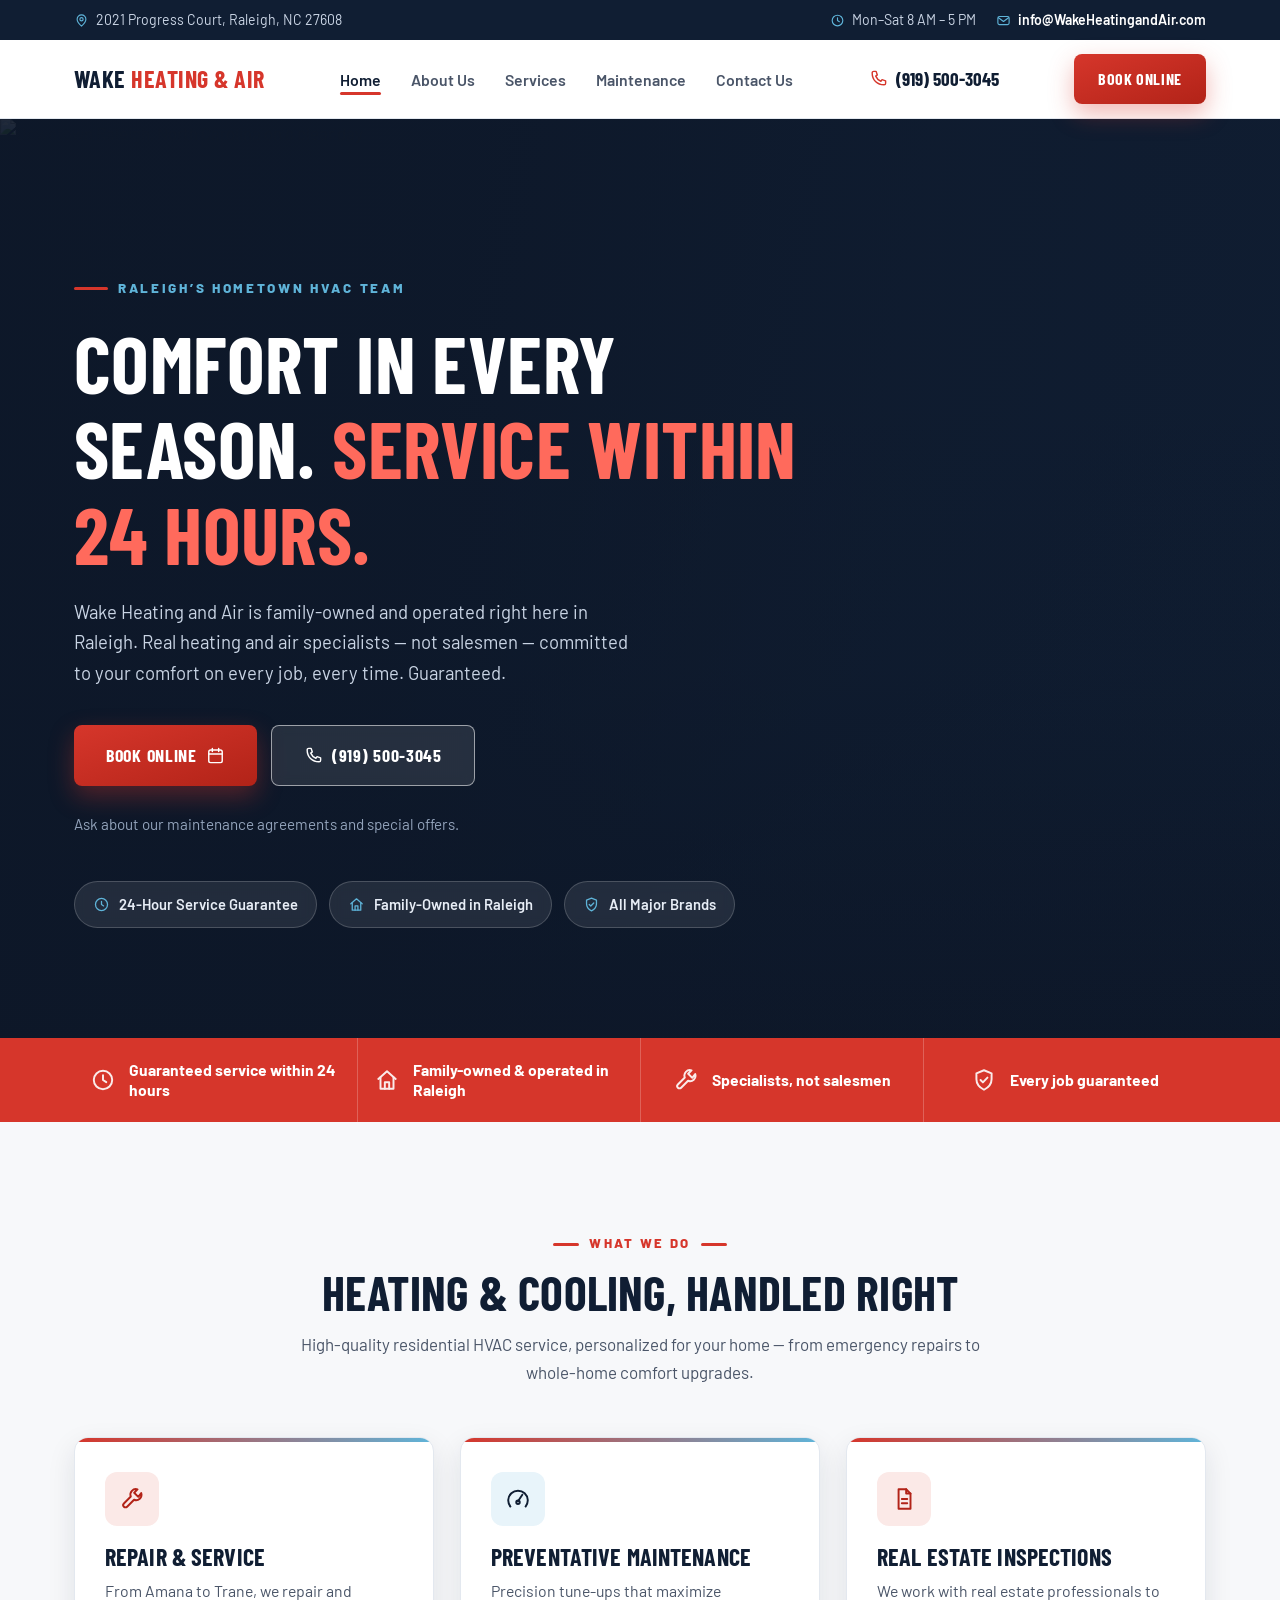
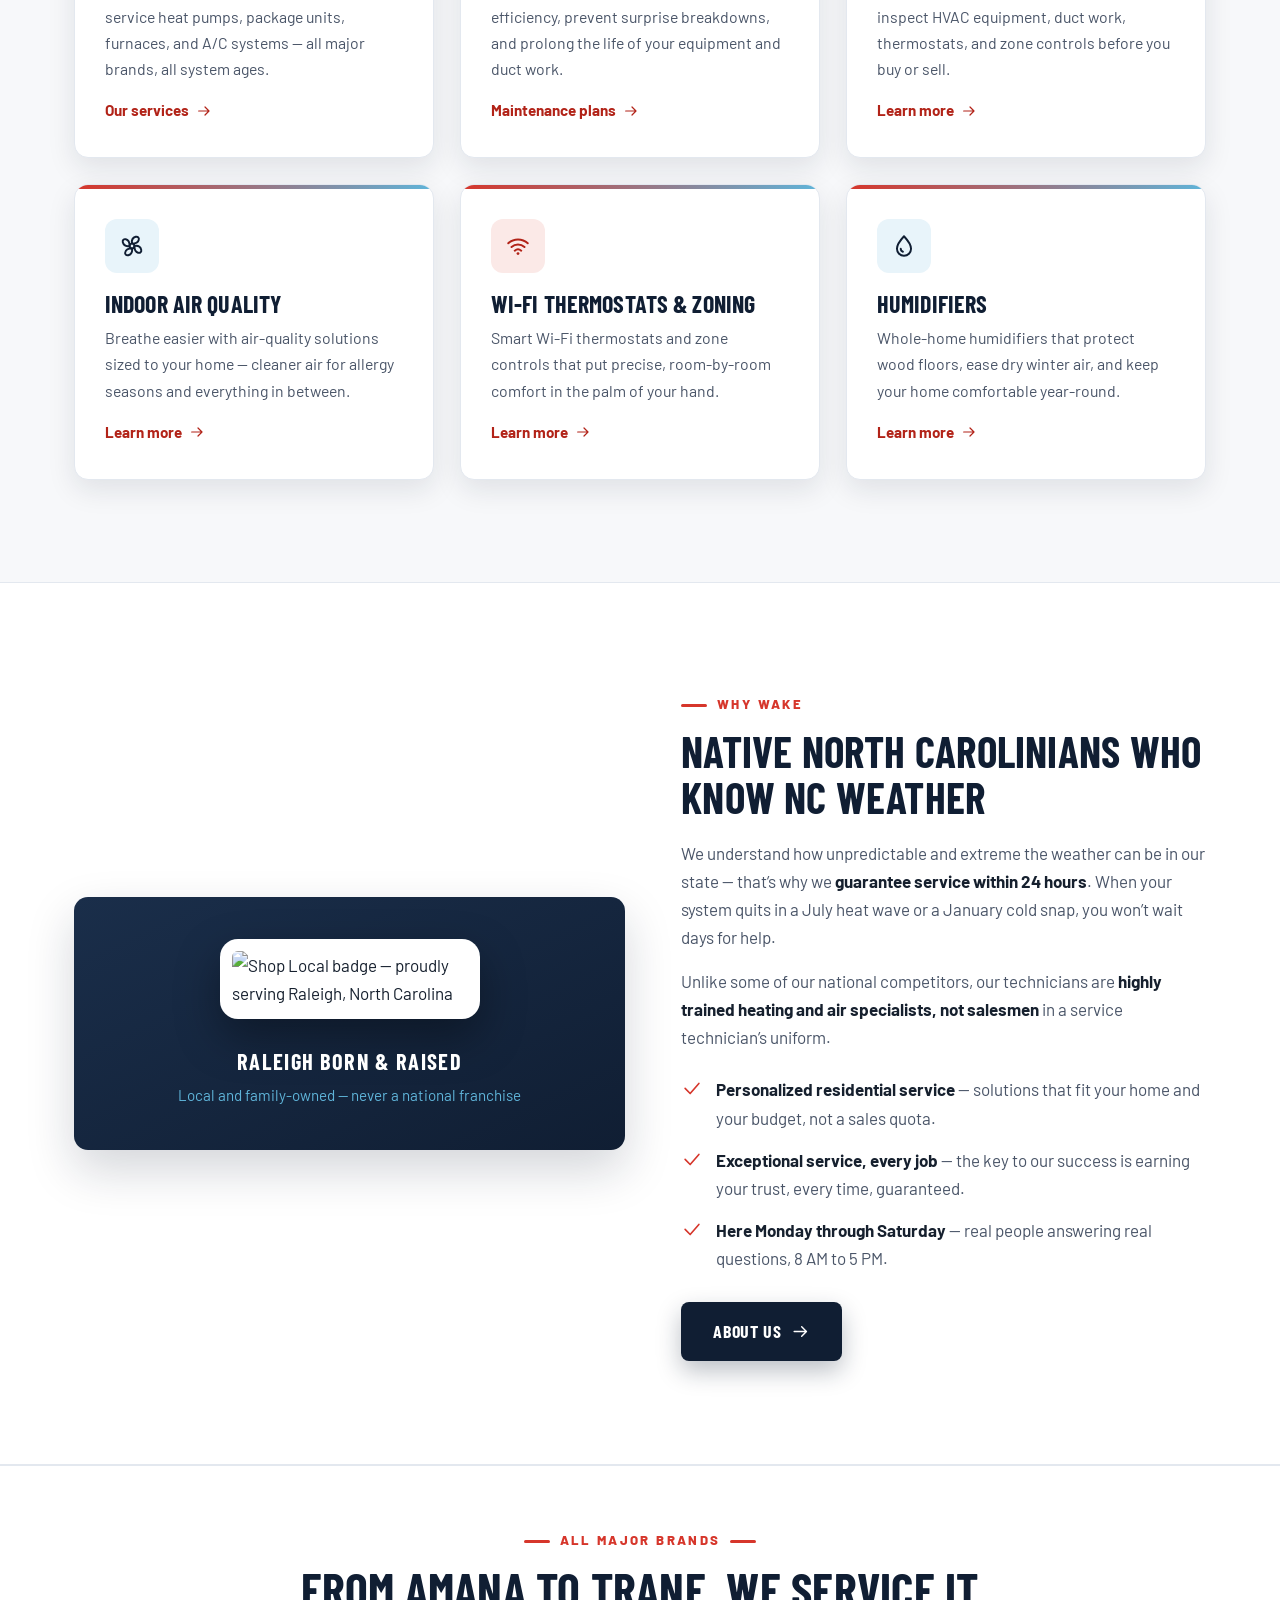
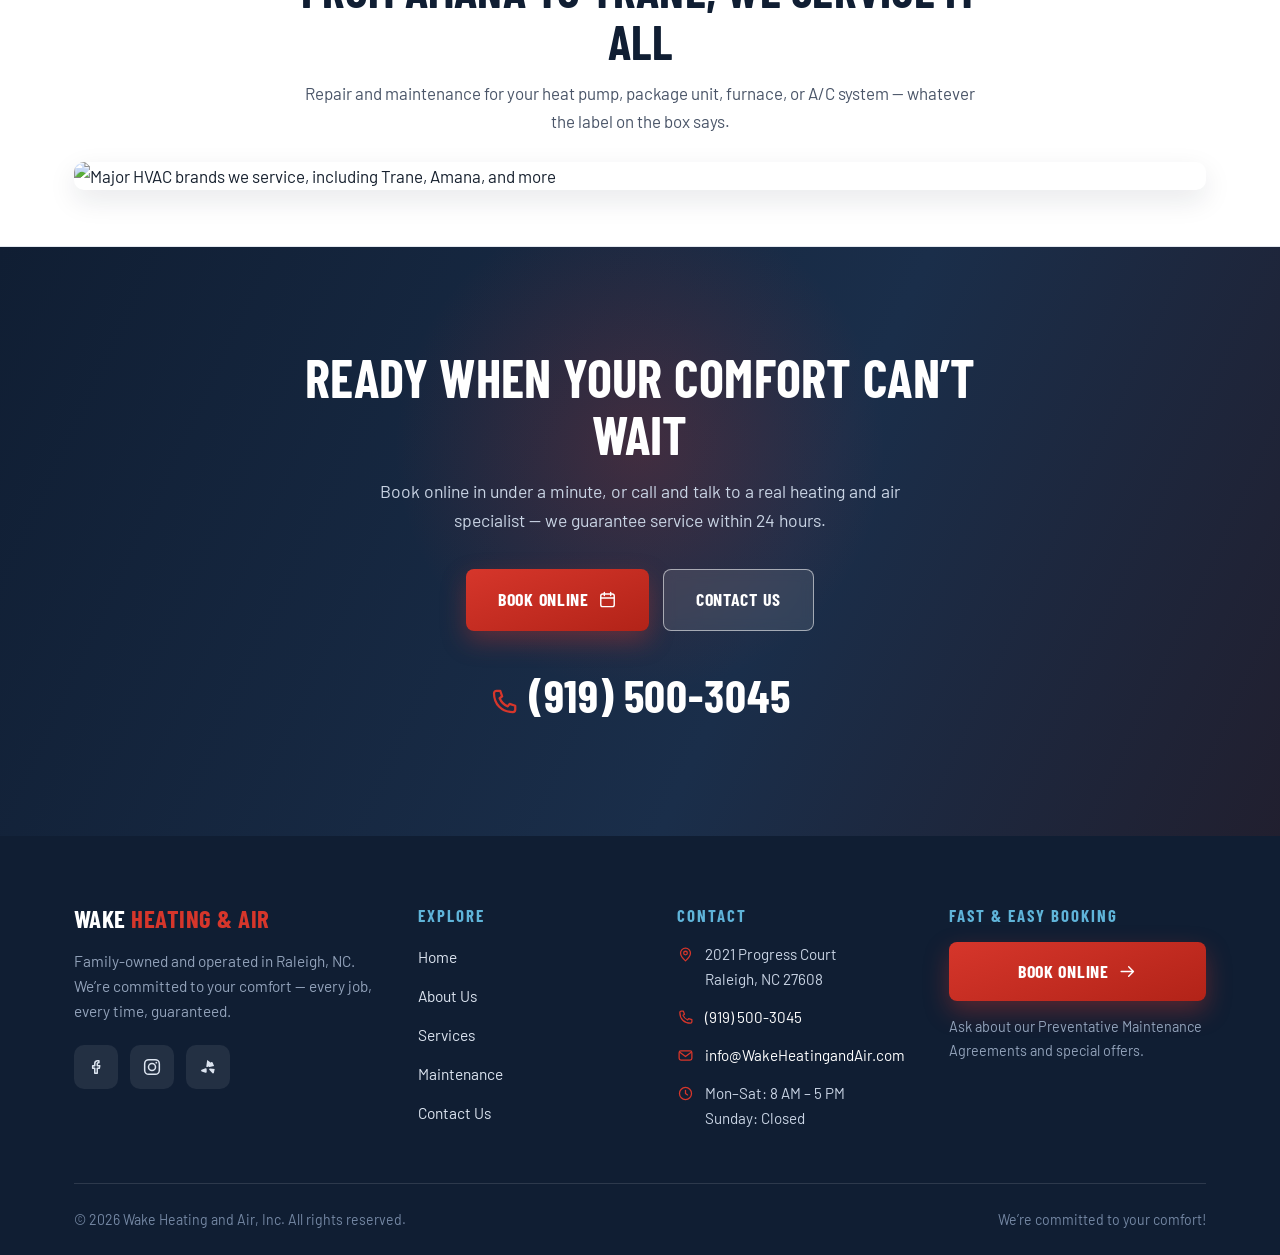
==== commit 260e6aee: "Update index.html: local badge presentation" ====
--- a/index.html
+++ b/index.html
@@ -171,8 +171,9 @@
     <div class="feature-media reveal">
       <div class="accent" aria-hidden="true"></div>
       <div class="accent-2" aria-hidden="true"></div>
-      <div class="frame">
-        <img src="https://irp-cdn.multiscreensite.com/e6c4f5fa/og5RpWH6TN6KeVT3TOiZ_thumbnail_SLR%20High%20Res%20color.jpg" alt="The Wake Heating and Air team" loading="lazy">
+      <div class="frame frame--badge">
+        <img src="https://irp-cdn.multiscreensite.com/e6c4f5fa/og5RpWH6TN6KeVT3TOiZ_thumbnail_SLR%20High%20Res%20color.jpg" alt="Shop Local badge — proudly serving Raleigh, North Carolina" loading="lazy">
+        <div class="frame-caption"><b>Raleigh born &amp; raised</b><span>Local and family-owned — never a national franchise</span></div>
       </div>
     </div>
     <div class="feature-copy reveal" style="--d:.12s">
--- a/styles.css
+++ b/styles.css
@@ -198,6 +198,11 @@
 .feature-media{position:relative}
 .feature-media .frame{border-radius:var(--radius);overflow:hidden;box-shadow:var(--shadow-lg);aspect-ratio:4/3.4;background:var(--navy-2)}
 .feature-media .frame img{width:100%;height:100%;object-fit:cover}
+.feature-media .frame--badge{display:flex;flex-direction:column;align-items:center;justify-content:center;aspect-ratio:auto;padding:42px 30px;background:linear-gradient(155deg,var(--navy-2),var(--navy))}
+.feature-media .frame--badge img{width:min(58%,260px);height:auto;object-fit:contain;background:#fff;border-radius:18px;padding:12px;box-shadow:0 18px 44px rgba(0,0,0,.35)}
+.frame-caption{margin-top:24px;text-align:center;color:#fff}
+.frame-caption b{display:block;font-family:var(--font-head);font-weight:700;font-size:1.4rem;letter-spacing:.06em;text-transform:uppercase}
+.frame-caption span{color:var(--ice);font-size:.95rem}
 .feature-media .accent{position:absolute;z-index:-1;inset:auto -18px -18px auto;width:58%;height:58%;border-radius:var(--radius);background:var(--ice-soft)}
 .feature-media .accent-2{position:absolute;z-index:-1;top:-16px;left:-16px;width:40%;height:40%;border-radius:var(--radius);background:#FBE9E7}
 .feature-copy h2{font-size:clamp(2rem,3.6vw,2.7rem);text-transform:uppercase;margin-bottom:18px}
